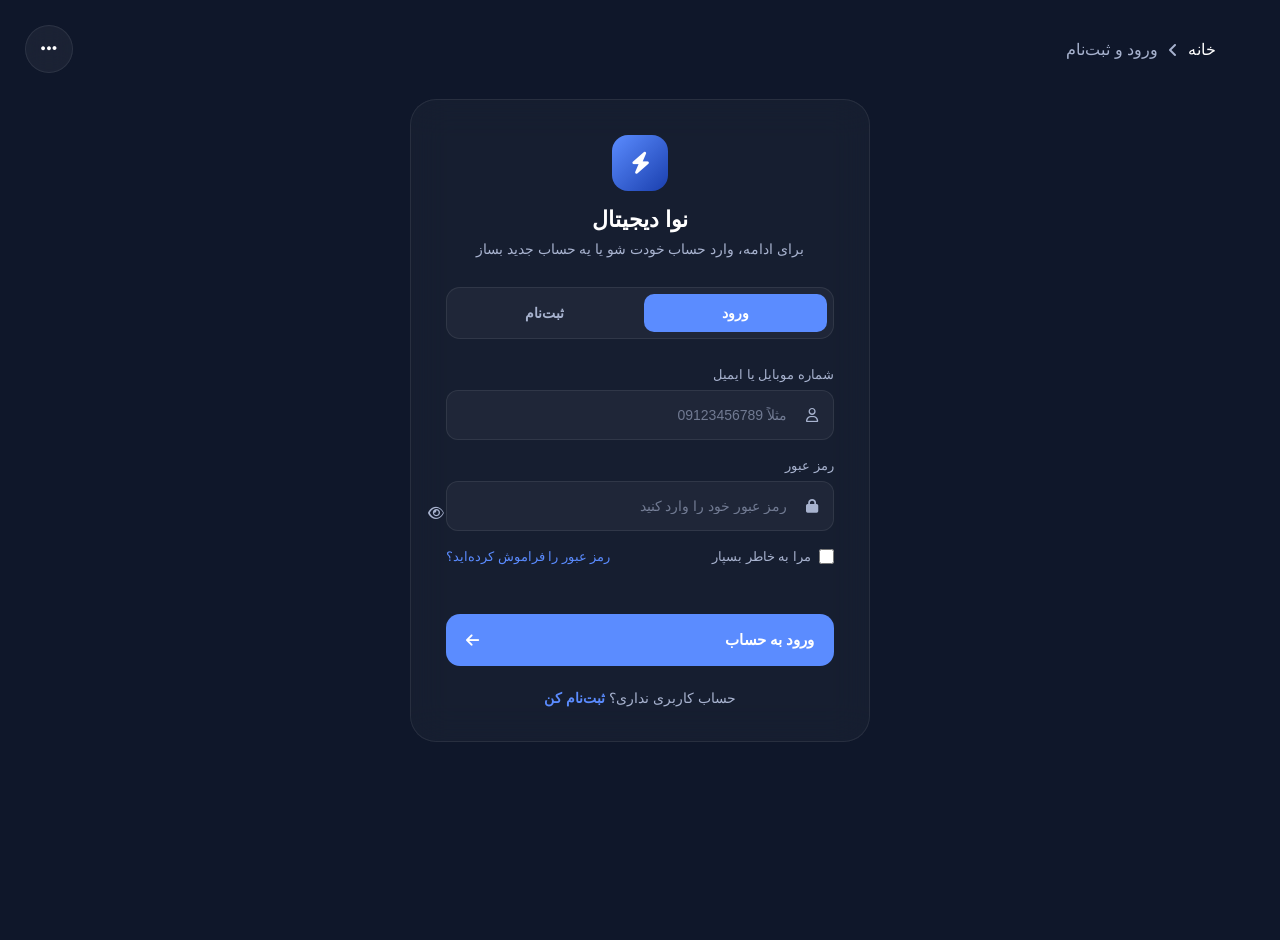
==== account.html @ 1770d1fb "end 2page" ====
<!doctype html>
<html lang="fa" dir="rtl">
  <head>
    <meta charset="UTF-8" />
    <meta name="viewport" content="width=device-width, initial-scale=1.0" />

    <title>ورود و ثبت‌نام | Nova Digital</title>

    <link rel="stylesheet" href="account.css" />

    <link
      rel="stylesheet"
      href="https://cdnjs.cloudflare.com/ajax/libs/font-awesome/6.5.2/css/all.min.css"
    />
  </head>

  <body>
    <header>
      <div class="header-container">
        <div class="header-actions">
          <button
            class="header-menu-toggle"
            type="button"
            aria-label="باز کردن منو"
          >
            <i class="fa-solid fa-ellipsis"></i>
          </button>

          <div class="header-menu-items">
            <a
              href="favorites.html"
              class="header-menu-item"
              aria-label="علاقه‌مندی‌ها"
            >
              <i class="fa-regular fa-heart"></i>
            </a>

            <a
              href="index.html"
              class="header-menu-item"
              aria-label="خانه"
            >
              <i class="fa-solid fa-house"></i>
            </a>

            <a href="cart.html" class="header-menu-item" aria-label="سبد خرید">
              <i class="fa-solid fa-cart-shopping"></i>
              <span class="cart-count">0</span>
            </a>
          </div>
        </div>
      </div>
    </header>

    <!-- Breadcrumb -->

    <section class="breadcrumb">
      <a href="index.html"> خانه </a>

      <i class="fa-solid fa-angle-left"></i>

      <span> ورود و ثبت‌نام </span>
    </section>

    <!-- Auth -->

    <main class="auth-page">
      <div class="auth-card">
        <div class="auth-brand">
          <div class="auth-badge"><i class="fa-solid fa-bolt"></i></div>
          <h1>نوا دیجیتال</h1>
          <p>برای ادامه، وارد حساب خودت شو یا یه حساب جدید بساز</p>
        </div>

        <div class="auth-tabs">
          <button type="button" class="auth-tab active" data-tab="login">
            ورود
          </button>
          <button type="button" class="auth-tab" data-tab="signup">
            ثبت‌نام
          </button>
        </div>

        <!-- LOGIN -->

        <form class="auth-form active" id="loginForm" data-form="login">
          <div class="input-group">
            <label for="loginPhone">شماره موبایل یا ایمیل</label>
            <div class="input-wrap">
              <i class="fa-regular fa-user"></i>
              <input
                type="text"
                id="loginPhone"
                placeholder="مثلاً 09123456789"
                required
              />
            </div>
          </div>

          <div class="input-group">
            <label for="loginPassword">رمز عبور</label>
            <div class="input-wrap">
              <i class="fa-solid fa-lock"></i>
              <input
                type="password"
                id="loginPassword"
                placeholder="رمز عبور خود را وارد کنید"
                required
              />
              <button
                type="button"
                class="toggle-password"
                aria-label="نمایش رمز عبور"
              >
                <i class="fa-regular fa-eye"></i>
              </button>
            </div>
          </div>

          <div class="auth-row">
            <label class="remember-me">
              <input type="checkbox" id="rememberMe" />
              مرا به خاطر بسپار
            </label>
            <a href="#" class="forgot-link">رمز عبور را فراموش کرده‌اید؟</a>
          </div>

          <p class="form-error" id="loginError"></p>

          <button type="submit" class="auth-submit">
            ورود به حساب
            <i class="fa-solid fa-arrow-left"></i>
          </button>
        </form>

        <!-- SIGNUP -->

        <form class="auth-form" id="signupForm" data-form="signup">
          <div class="input-group">
            <label for="signupName">نام و نام خانوادگی</label>
            <div class="input-wrap">
              <i class="fa-regular fa-user"></i>
              <input
                type="text"
                id="signupName"
                placeholder="مثلاً علی احمدی"
                required
              />
            </div>
          </div>

          <div class="input-group">
            <label for="signupPhone">شماره موبایل</label>
            <div class="input-wrap">
              <i class="fa-solid fa-mobile-screen"></i>
              <input
                type="text"
                id="signupPhone"
                placeholder="مثلاً 09123456789"
                required
              />
            </div>
          </div>

          <div class="input-group">
            <label for="signupPassword">رمز عبور</label>
            <div class="input-wrap">
              <i class="fa-solid fa-lock"></i>
              <input
                type="password"
                id="signupPassword"
                placeholder="حداقل ۶ کاراکتر"
                required
              />
              <button
                type="button"
                class="toggle-password"
                aria-label="نمایش رمز عبور"
              >
                <i class="fa-regular fa-eye"></i>
              </button>
            </div>
          </div>

          <div class="input-group">
            <label for="signupPasswordConfirm">تکرار رمز عبور</label>
            <div class="input-wrap">
              <i class="fa-solid fa-lock"></i>
              <input
                type="password"
                id="signupPasswordConfirm"
                placeholder="رمز عبور را دوباره وارد کنید"
                required
              />
              <button
                type="button"
                class="toggle-password"
                aria-label="نمایش رمز عبور"
              >
                <i class="fa-regular fa-eye"></i>
              </button>
            </div>
          </div>

          <label class="remember-me terms-check">
            <input type="checkbox" id="acceptTerms" />
            <span
              >با
              <a href="#">قوانین و مقررات</a>
              نوا دیجیتال موافقم</span
            >
          </label>

          <p class="form-error" id="signupError"></p>

          <button type="submit" class="auth-submit">
            ایجاد حساب کاربری
            <i class="fa-solid fa-arrow-left"></i>
          </button>
        </form>

        <p class="auth-switch">
          <span data-only="login"
            >حساب کاربری نداری؟
            <a href="#" data-switch-to="signup">ثبت‌نام کن</a></span
          >
          <span data-only="signup" style="display: none"
            >قبلاً ثبت‌نام کرده‌ای؟
            <a href="#" data-switch-to="login">وارد شو</a></span
          >
        </p>
      </div>
    </main>

    <script src="account.js"></script>
  </body>
</html>
---- account.css ----
* {
  margin: 0;
  padding: 0;
  box-sizing: border-box;
}

:root {
  --primary: #5b8cff;
  --primary-hover: #3d73f4;
  --bg: #0f172a;
  --card: #162033;
  --border: rgba(255, 255, 255, 0.08);
  --text: #ffffff;
  --text2: #a8b3cf;
  --danger: #ff4d6d;
}

body {
  background: var(--bg);
  color: var(--text);
  font-family: Vazirmatn, sans-serif;
  min-height: 100vh;
}

a {
  color: inherit;
  text-decoration: none;
}

/* =========================================
   HEADER (shared floating menu)
========================================= */

.header-actions {
  display: flex;
  align-items: center;
  justify-content: center;
  position: fixed;
  top: 25px;
  left: 25px;
  z-index: 9999;
}

.header-menu-toggle {
  width: 48px;
  height: 48px;
  border: 1px solid rgba(255, 255, 255, 0.08);
  border-radius: 50%;
  background: rgba(255, 255, 255, 0.05);
  color: var(--text);
  display: flex;
  align-items: center;
  justify-content: center;
  cursor: pointer;
  backdrop-filter: blur(15px);
  -webkit-backdrop-filter: blur(15px);
  transition: 0.35s ease;
  position: relative;
  z-index: 10;
}

.header-menu-toggle i {
  font-size: 18px;
  transition: 0.35s ease;
}

.header-menu-toggle:hover {
  background: var(--primary);
  border-color: var(--primary);
  transform: scale(1.08);
  box-shadow: 0 10px 25px rgba(91, 140, 255, 0.25);
}

.header-menu-items {
  position: absolute;
  top: 58px;
  right: 50%;
  transform: translateX(50%) scale(0.7);
  opacity: 0;
  visibility: hidden;
  display: flex;
  flex-direction: column;
  gap: 10px;
  transition: 0.35s ease;
  z-index: 9;
}

.header-actions.active .header-menu-items {
  opacity: 1;
  visibility: visible;
  transform: translateX(50%) scale(1);
}

.header-actions.active .header-menu-toggle {
  background: var(--primary);
  border-color: var(--primary);
}

.header-actions.active .header-menu-toggle i {
  transform: rotate(90deg);
}

.header-menu-item {
  position: relative;
  width: 44px;
  height: 44px;
  border-radius: 50%;
  display: flex;
  align-items: center;
  justify-content: center;
  text-decoration: none;
  color: #a8b3cf;
  background: rgba(15, 23, 42, 0.9);
  border: 1px solid rgba(255, 255, 255, 0.08);
  backdrop-filter: blur(15px);
  -webkit-backdrop-filter: blur(15px);
  transition: 0.3s ease;
  box-shadow: 0 8px 20px rgba(0, 0, 0, 0.2);
}

.header-menu-item i {
  font-size: 17px;
}

.header-menu-item:hover {
  color: #fff;
  background: var(--primary);
  border-color: var(--primary);
  transform: scale(1.1);
  box-shadow: 0 10px 25px rgba(91, 140, 255, 0.3);
}

.header-menu-item .cart-count {
  position: absolute;
  top: -4px;
  left: -4px;
  min-width: 17px;
  height: 17px;
  padding: 0 4px;
  border-radius: 20px;
  background: var(--danger);
  color: #fff;
  font-size: 10px;
  font-weight: 700;
  display: flex;
  align-items: center;
  justify-content: center;
}

/* =========================================
   BREADCRUMB
========================================= */

.breadcrumb {
  width: 90%;
  max-width: 1400px;
  margin: 40px auto;
  display: flex;
  align-items: center;
  gap: 10px;
  color: var(--text2);
}

.breadcrumb a {
  color: var(--text);
  transition: 0.3s;
}

.breadcrumb a:hover {
  color: var(--primary);
}

/* =========================================
   AUTH PAGE
========================================= */

.auth-page {
  width: 90%;
  max-width: 460px;
  margin: 20px auto 120px;
}

.auth-card {
  padding: 35px;
  background: rgba(255, 255, 255, 0.03);
  border: 1px solid var(--border);
  border-radius: 26px;
  backdrop-filter: blur(18px);
  -webkit-backdrop-filter: blur(18px);
}

.auth-brand {
  text-align: center;
  margin-bottom: 30px;
}

.auth-badge {
  width: 56px;
  height: 56px;
  margin: 0 auto 16px;
  border-radius: 16px;
  background: linear-gradient(135deg, var(--primary), #1a3fae);
  display: flex;
  align-items: center;
  justify-content: center;
  font-size: 22px;
  color: #fff;
}

.auth-brand h1 {
  font-size: 22px;
  font-weight: 800;
  margin-bottom: 8px;
}

.auth-brand p {
  color: var(--text2);
  font-size: 13.5px;
}

/* =========================================
   TABS
========================================= */

.auth-tabs {
  display: grid;
  grid-template-columns: 1fr 1fr;
  gap: 8px;
  background: rgba(255, 255, 255, 0.04);
  border: 1px solid var(--border);
  border-radius: 14px;
  padding: 6px;
  margin-bottom: 28px;
}

.auth-tab {
  border: none;
  background: none;
  color: var(--text2);
  font-family: inherit;
  font-size: 14px;
  font-weight: 600;
  padding: 11px 0;
  border-radius: 10px;
  cursor: pointer;
  transition: 0.3s ease;
}

.auth-tab.active {
  background: var(--primary);
  color: #fff;
}

/* =========================================
   FORM
========================================= */

.auth-form {
  display: none;
  flex-direction: column;
  gap: 18px;
}

.auth-form.active {
  display: flex;
}

.input-group label {
  display: block;
  font-size: 13px;
  color: var(--text2);
  margin-bottom: 8px;
}

.input-wrap {
  position: relative;
  display: flex;
  align-items: center;
}

.input-wrap i:first-child {
  position: absolute;
  right: 16px;
  color: var(--text2);
  font-size: 14px;
}

.input-wrap input {
  width: 100%;
  min-height: 50px;
  background: rgba(255, 255, 255, 0.04);
  border: 1px solid var(--border);
  border-radius: 12px;
  padding: 0 46px;
  color: var(--text);
  font-family: inherit;
  font-size: 14px;
  transition: 0.3s ease;
}

.input-wrap input::placeholder {
  color: rgba(168, 179, 207, 0.6);
}

.input-wrap input:focus {
  outline: none;
  border-color: var(--primary);
  background: rgba(91, 140, 255, 0.06);
}

.toggle-password {
  position: absolute;
  left: 14px;
  background: none;
  border: none;
  color: var(--text2);
  cursor: pointer;
  font-size: 14px;
  transition: 0.3s ease;
}

.toggle-password:hover {
  color: var(--primary);
}

/* =========================================
   ROW / CHECKBOX / LINKS
========================================= */

.auth-row {
  display: flex;
  justify-content: space-between;
  align-items: center;
  font-size: 13px;
}

.remember-me {
  display: flex;
  align-items: center;
  gap: 8px;
  color: var(--text2);
  cursor: pointer;
}

.remember-me input {
  accent-color: var(--primary);
  width: 15px;
  height: 15px;
}

.forgot-link {
  color: var(--primary);
  transition: 0.3s ease;
}

.forgot-link:hover {
  color: var(--primary-hover);
}

.terms-check {
  font-size: 13px;
  align-items: flex-start;
  line-height: 1.6;
}

.terms-check a {
  color: var(--primary);
}

.terms-check input {
  margin-top: 3px;
  flex-shrink: 0;
}

/* =========================================
   ERROR / SUBMIT
========================================= */

.form-error {
  color: var(--danger);
  font-size: 13px;
  min-height: 14px;
}

.auth-submit {
  width: 100%;
  min-height: 52px;
  border: none;
  border-radius: 14px;
  background: var(--primary);
  color: #fff;
  font-family: inherit;
  font-size: 15px;
  font-weight: 700;
  cursor: pointer;
  display: flex;
  align-items: center;
  justify-content: space-between;
  padding: 0 20px;
  transition: 0.35s ease;
}

.auth-submit:hover {
  transform: translateY(-3px);
  box-shadow: 0 12px 30px rgba(91, 140, 255, 0.3);
}

.auth-submit i {
  transition: 0.3s;
}

.auth-submit:hover i {
  transform: translateX(-5px);
}

/* =========================================
   SWITCH LINK
========================================= */

.auth-switch {
  text-align: center;
  margin-top: 24px;
  font-size: 13.5px;
  color: var(--text2);
}

.auth-switch a {
  color: var(--primary);
  font-weight: 600;
}

.auth-switch a:hover {
  color: var(--primary-hover);
}

/* =========================================
   TOAST
========================================= */

.auth-toast {
  position: fixed;
  bottom: 25px;
  left: 50%;
  transform: translateX(-50%) translateY(20px);
  background: var(--card);
  border: 1px solid var(--primary);
  color: #fff;
  padding: 13px 22px;
  border-radius: 30px;
  font-size: 13.5px;
  opacity: 0;
  pointer-events: none;
  transition: all 0.3s ease;
  z-index: 200;
}

.auth-toast.show {
  opacity: 1;
  transform: translateX(-50%) translateY(0);
}

/* =========================================
   RESPONSIVE
========================================= */

@media (max-width: 500px) {
  .auth-page {
    width: 92%;
    margin: 10px auto 100px;
  }

  .auth-card {
    padding: 24px;
    border-radius: 20px;
  }
}
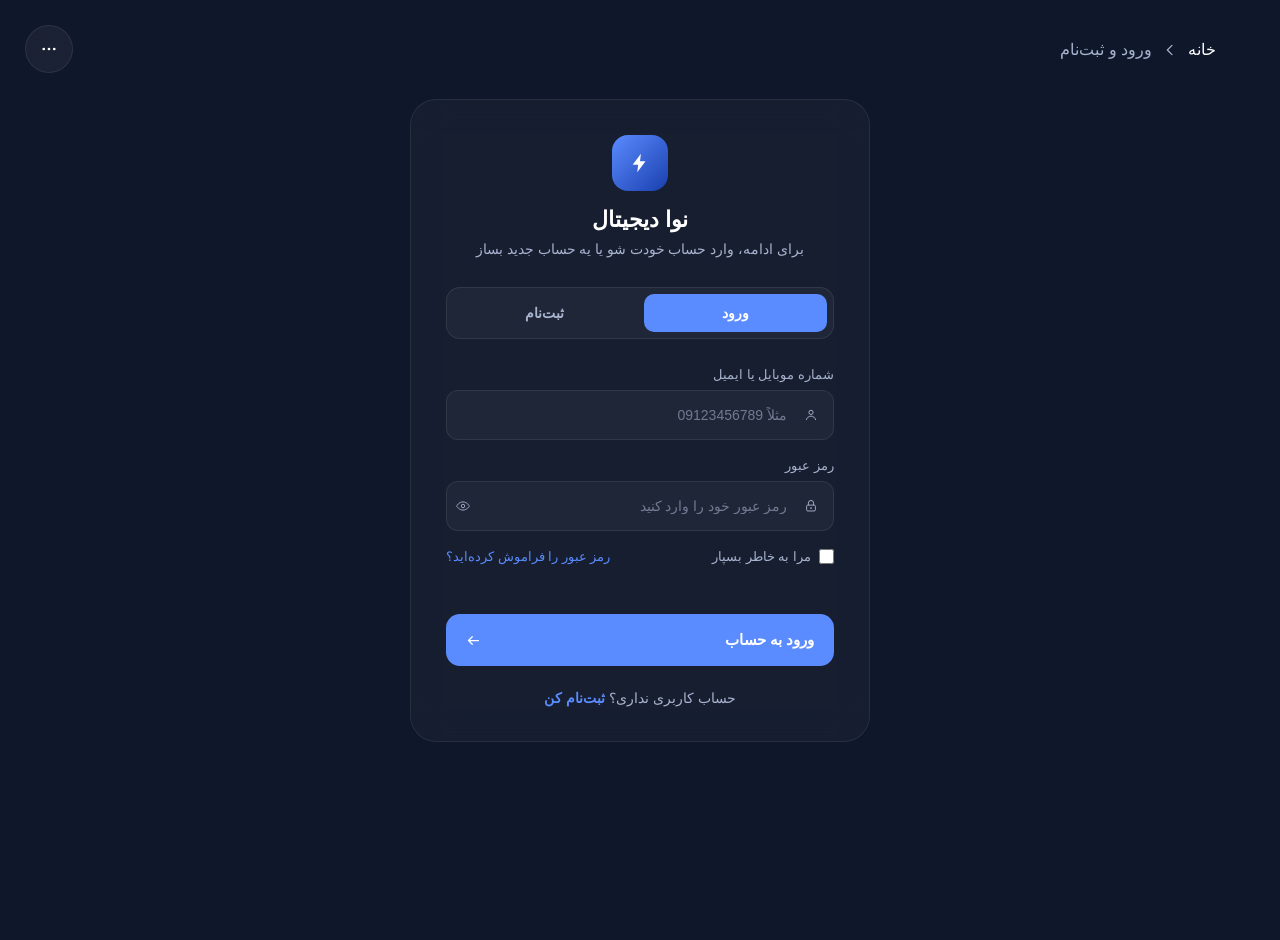
==== commit c1b0f7f2: "upadate 3" ====
--- a/account.html
+++ b/account.html
@@ -7,14 +7,10 @@
     <title>ورود و ثبت‌نام | Nova Digital</title>
 
     <link rel="stylesheet" href="account.css" />
-
-    <link
-      rel="stylesheet"
-      href="https://cdnjs.cloudflare.com/ajax/libs/font-awesome/6.5.2/css/all.min.css"
-    />
   </head>
 
   <body>
+    <script src="icons.js"></script>
     <header>
       <div class="header-container">
         <div class="header-actions">
@@ -23,7 +19,7 @@
             type="button"
             aria-label="باز کردن منو"
           >
-            <i class="fa-solid fa-ellipsis"></i>
+            <svg class="icon"><use href="#icon-ellipsis"></use></svg>
           </button>
 
           <div class="header-menu-items">
@@ -32,7 +28,7 @@
               class="header-menu-item"
               aria-label="علاقه‌مندی‌ها"
             >
-              <i class="fa-regular fa-heart"></i>
+              <svg class="icon"><use href="#icon-heart-outline"></use></svg>
             </a>
 
             <a
@@ -40,11 +36,11 @@
               class="header-menu-item"
               aria-label="خانه"
             >
-              <i class="fa-solid fa-house"></i>
+              <svg class="icon"><use href="#icon-house"></use></svg>
             </a>
 
             <a href="cart.html" class="header-menu-item" aria-label="سبد خرید">
-              <i class="fa-solid fa-cart-shopping"></i>
+              <svg class="icon"><use href="#icon-cart-shopping"></use></svg>
               <span class="cart-count">0</span>
             </a>
           </div>
@@ -57,7 +53,7 @@
     <section class="breadcrumb">
       <a href="index.html"> خانه </a>
 
-      <i class="fa-solid fa-angle-left"></i>
+      <svg class="icon"><use href="#icon-angle-left"></use></svg>
 
       <span> ورود و ثبت‌نام </span>
     </section>
@@ -67,7 +63,7 @@
     <main class="auth-page">
       <div class="auth-card">
         <div class="auth-brand">
-          <div class="auth-badge"><i class="fa-solid fa-bolt"></i></div>
+          <div class="auth-badge"><svg class="icon"><use href="#icon-bolt"></use></svg></div>
           <h1>نوا دیجیتال</h1>
           <p>برای ادامه، وارد حساب خودت شو یا یه حساب جدید بساز</p>
         </div>
@@ -87,7 +83,7 @@
           <div class="input-group">
             <label for="loginPhone">شماره موبایل یا ایمیل</label>
             <div class="input-wrap">
-              <i class="fa-regular fa-user"></i>
+              <svg class="icon"><use href="#icon-user"></use></svg>
               <input
                 type="text"
                 id="loginPhone"
@@ -100,7 +96,7 @@
           <div class="input-group">
             <label for="loginPassword">رمز عبور</label>
             <div class="input-wrap">
-              <i class="fa-solid fa-lock"></i>
+              <svg class="icon"><use href="#icon-lock"></use></svg>
               <input
                 type="password"
                 id="loginPassword"
@@ -112,7 +108,7 @@
                 class="toggle-password"
                 aria-label="نمایش رمز عبور"
               >
-                <i class="fa-regular fa-eye"></i>
+                <svg class="icon"><use href="#icon-eye"></use></svg>
               </button>
             </div>
           </div>
@@ -129,7 +125,7 @@
 
           <button type="submit" class="auth-submit">
             ورود به حساب
-            <i class="fa-solid fa-arrow-left"></i>
+            <svg class="icon"><use href="#icon-arrow-left"></use></svg>
           </button>
         </form>
 
@@ -139,7 +135,7 @@
           <div class="input-group">
             <label for="signupName">نام و نام خانوادگی</label>
             <div class="input-wrap">
-              <i class="fa-regular fa-user"></i>
+              <svg class="icon"><use href="#icon-user"></use></svg>
               <input
                 type="text"
                 id="signupName"
@@ -152,7 +148,7 @@
           <div class="input-group">
             <label for="signupPhone">شماره موبایل</label>
             <div class="input-wrap">
-              <i class="fa-solid fa-mobile-screen"></i>
+              <svg class="icon"><use href="#icon-mobile-screen"></use></svg>
               <input
                 type="text"
                 id="signupPhone"
@@ -165,7 +161,7 @@
           <div class="input-group">
             <label for="signupPassword">رمز عبور</label>
             <div class="input-wrap">
-              <i class="fa-solid fa-lock"></i>
+              <svg class="icon"><use href="#icon-lock"></use></svg>
               <input
                 type="password"
                 id="signupPassword"
@@ -177,7 +173,7 @@
                 class="toggle-password"
                 aria-label="نمایش رمز عبور"
               >
-                <i class="fa-regular fa-eye"></i>
+                <svg class="icon"><use href="#icon-eye"></use></svg>
               </button>
             </div>
           </div>
@@ -185,7 +181,7 @@
           <div class="input-group">
             <label for="signupPasswordConfirm">تکرار رمز عبور</label>
             <div class="input-wrap">
-              <i class="fa-solid fa-lock"></i>
+              <svg class="icon"><use href="#icon-lock"></use></svg>
               <input
                 type="password"
                 id="signupPasswordConfirm"
@@ -197,7 +193,7 @@
                 class="toggle-password"
                 aria-label="نمایش رمز عبور"
               >
-                <i class="fa-regular fa-eye"></i>
+                <svg class="icon"><use href="#icon-eye"></use></svg>
               </button>
             </div>
           </div>
@@ -215,7 +211,7 @@
 
           <button type="submit" class="auth-submit">
             ایجاد حساب کاربری
-            <i class="fa-solid fa-arrow-left"></i>
+            <svg class="icon"><use href="#icon-arrow-left"></use></svg>
           </button>
         </form>
 
--- a/account.css
+++ b/account.css
@@ -59,7 +59,7 @@
   z-index: 10;
 }
 
-.header-menu-toggle i {
+.header-menu-toggle .icon {
   font-size: 18px;
   transition: 0.35s ease;
 }
@@ -96,7 +96,7 @@
   border-color: var(--primary);
 }
 
-.header-actions.active .header-menu-toggle i {
+.header-actions.active .header-menu-toggle .icon {
   transform: rotate(90deg);
 }
 
@@ -118,7 +118,7 @@
   box-shadow: 0 8px 20px rgba(0, 0, 0, 0.2);
 }
 
-.header-menu-item i {
+.header-menu-item .icon {
   font-size: 17px;
 }
 
@@ -278,11 +278,14 @@
   align-items: center;
 }
 
-.input-wrap i:first-child {
+.input-wrap .icon:first-child {
   position: absolute;
+  top: 50%;
   right: 16px;
+  transform: translateY(-50%);
   color: var(--text2);
   font-size: 14px;
+  pointer-events: none;
 }
 
 .input-wrap input {
@@ -310,7 +313,14 @@
 
 .toggle-password {
   position: absolute;
-  left: 14px;
+  top: 50%;
+  left: 10px;
+  transform: translateY(-50%);
+  width: 30px;
+  height: 30px;
+  display: flex;
+  align-items: center;
+  justify-content: center;
   background: none;
   border: none;
   color: var(--text2);
@@ -405,11 +415,11 @@
   box-shadow: 0 12px 30px rgba(91, 140, 255, 0.3);
 }
 
-.auth-submit i {
+.auth-submit .icon {
   transition: 0.3s;
 }
 
-.auth-submit:hover i {
+.auth-submit:hover .icon {
   transform: translateX(-5px);
 }
 
